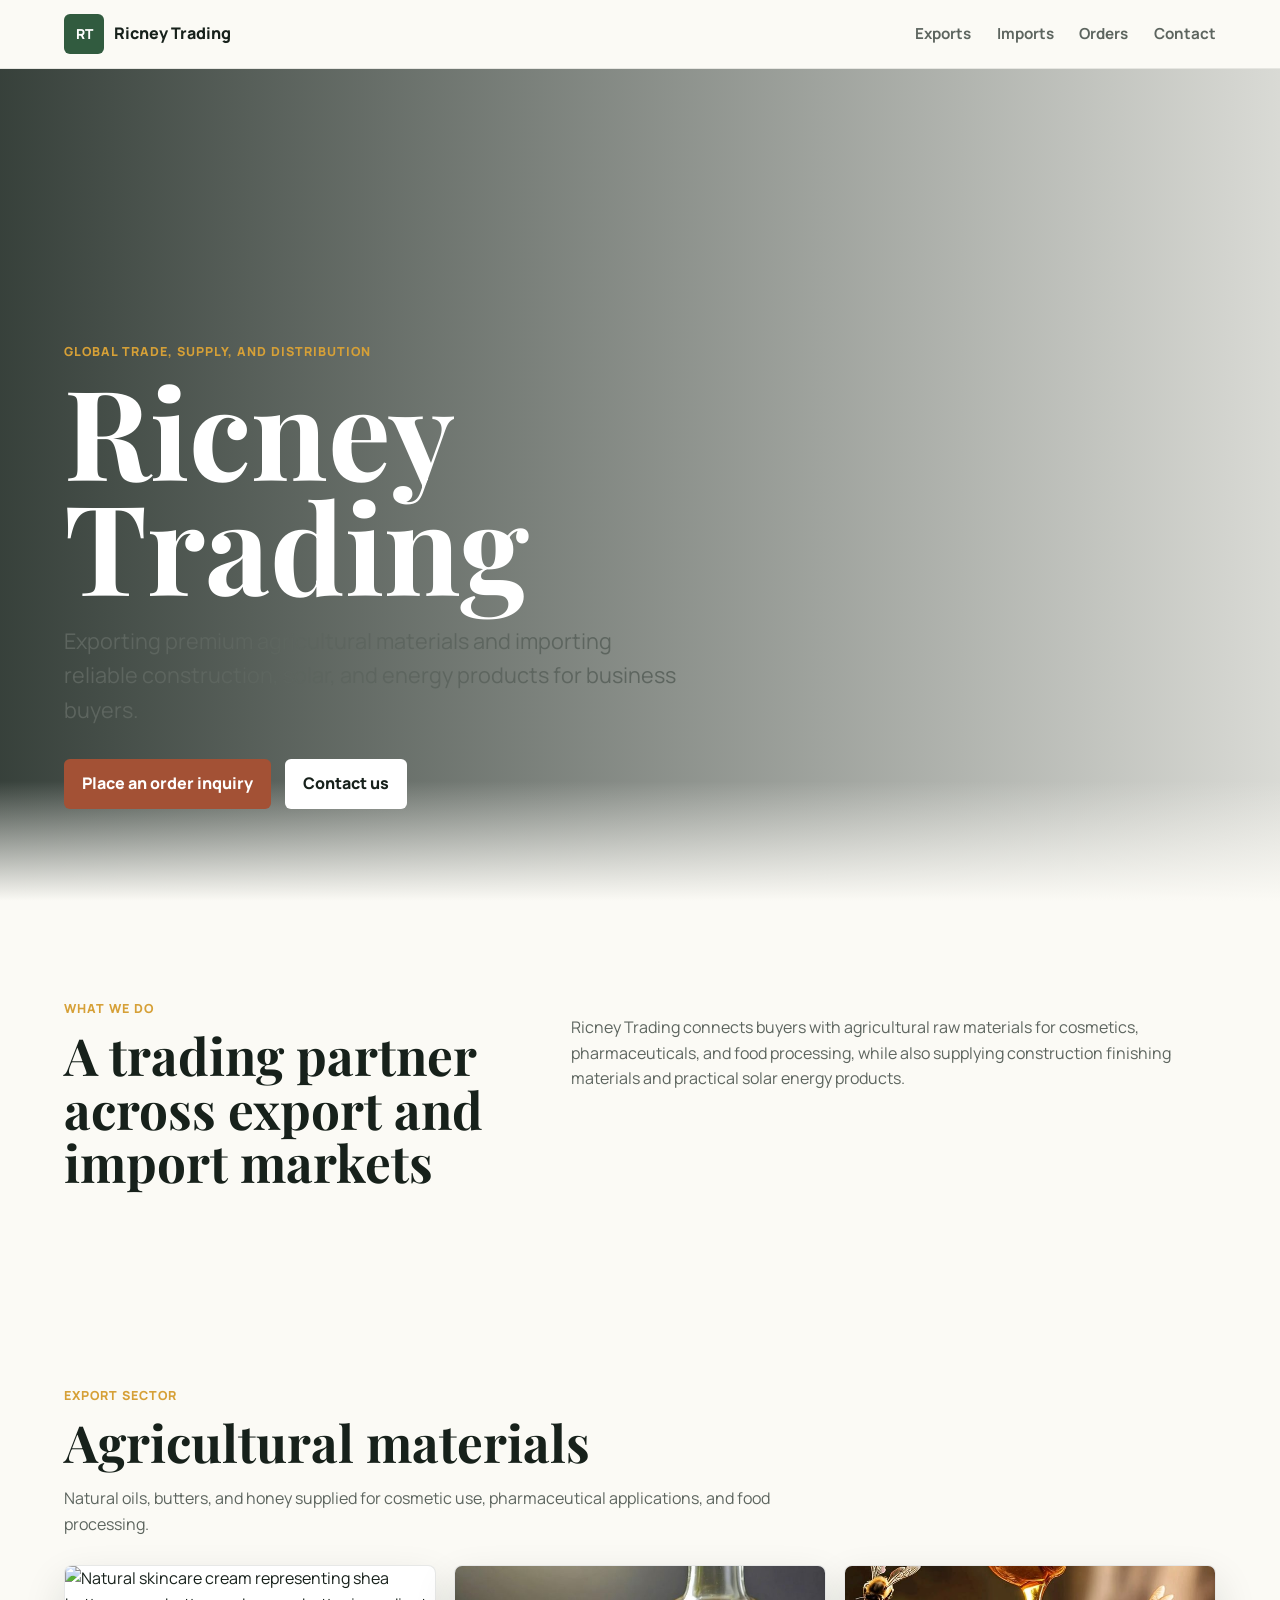
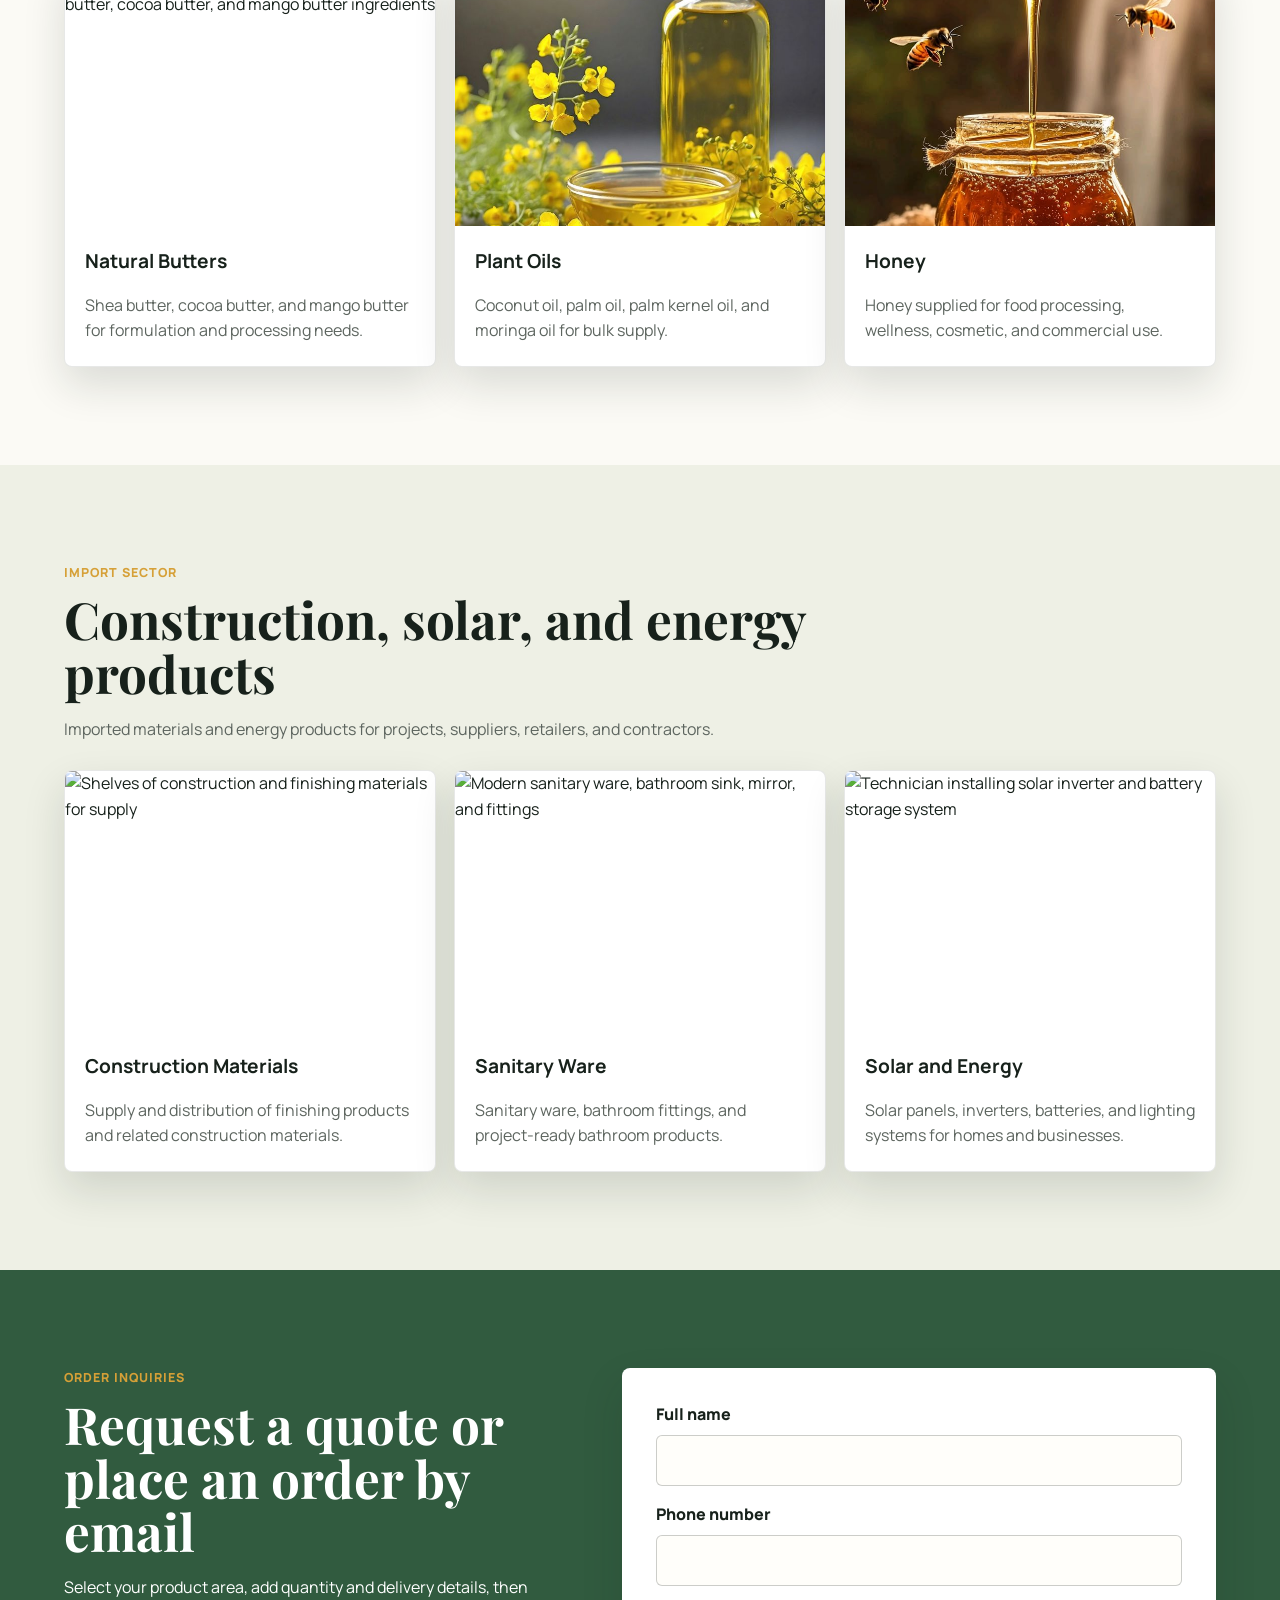
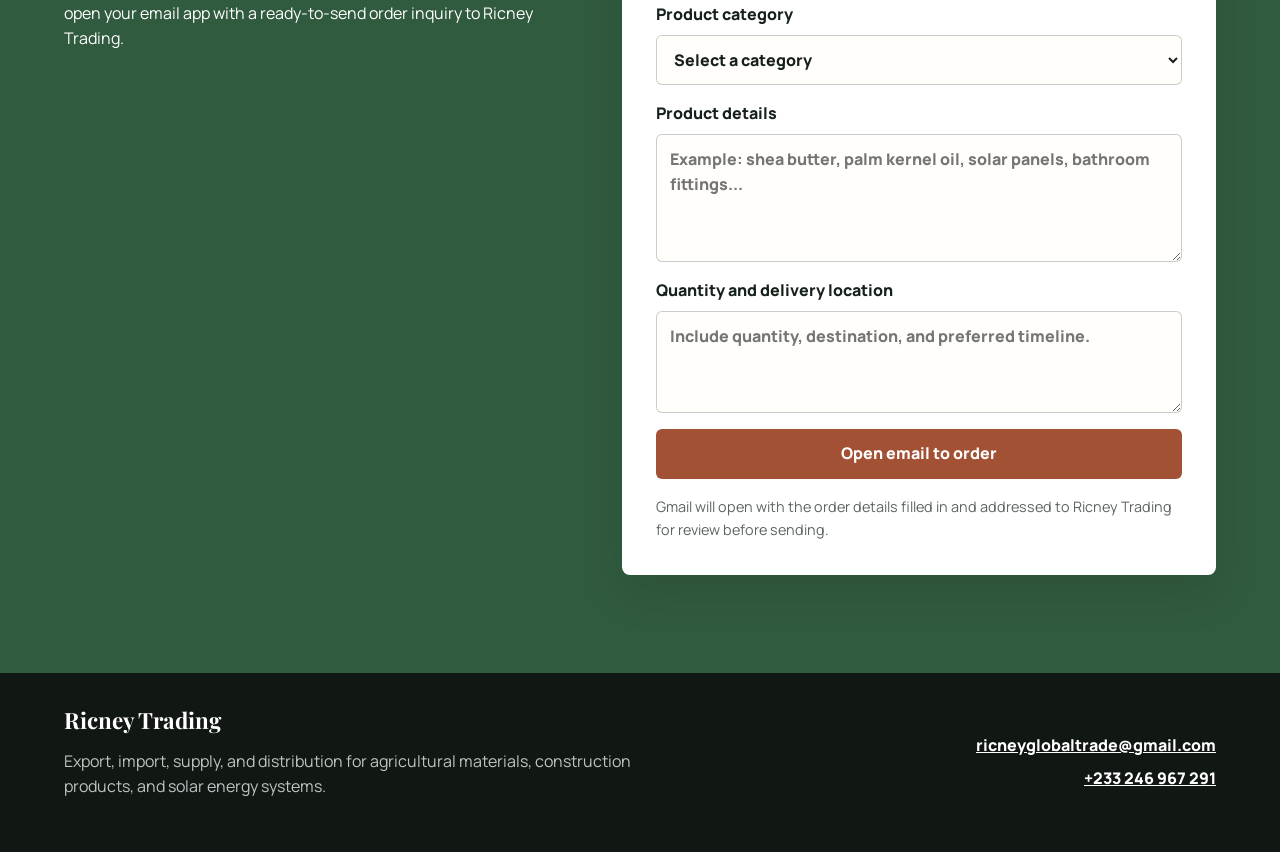
==== New project/index.html @ 5fe1b852 "Add files via upload" ====
<!DOCTYPE html>
<html lang="en">
<head>
  <meta charset="UTF-8">
  <meta name="viewport" content="width=device-width, initial-scale=1.0">
  <title>Ricney Trading | Global Export and Import Supply</title>
  <meta name="description" content="Ricney Trading exports agricultural materials and imports construction, solar, and energy products. Contact us to place supply orders.">
  <link rel="preconnect" href="https://fonts.googleapis.com">
  <link rel="preconnect" href="https://fonts.gstatic.com" crossorigin>
  <link rel="preconnect" href="https://images.pexels.com">
  <link href="https://fonts.googleapis.com/css2?family=Manrope:wght@400;600;700;800&family=Playfair+Display:wght@700;800&display=swap" rel="stylesheet">
  <link rel="stylesheet" href="styles.css">
</head>
<body>
  <header class="site-header">
    <a class="brand" href="index.html#home" aria-label="Ricney Trading home">
      <span class="brand-mark">RT</span>
      <span>Ricney Trading</span>
    </a>
    <nav class="main-nav" aria-label="Primary navigation">
      <a href="index.html#exports">Exports</a>
      <a href="index.html#imports">Imports</a>
      <a href="index.html#orders">Orders</a>
      <a href="contact.html">Contact</a>
    </nav>
  </header>

  <main>
    <section class="hero" id="home">
      <div class="hero-media" aria-hidden="true"></div>
      <div class="hero-content">
        <p class="eyebrow">Global trade, supply, and distribution</p>
        <h1>Ricney Trading</h1>
        <p class="hero-copy">Exporting premium agricultural materials and importing reliable construction, solar, and energy products for business buyers.</p>
        <div class="hero-actions">
          <a class="button primary" href="#orders">Place an order inquiry</a>
          <a class="button secondary" href="contact.html">Contact us</a>
        </div>
      </div>
    </section>

    <section class="section intro" aria-labelledby="about-title">
      <div>
        <p class="eyebrow">What we do</p>
        <h2 id="about-title">A trading partner across export and import markets</h2>
      </div>
      <p>Ricney Trading connects buyers with agricultural raw materials for cosmetics, pharmaceuticals, and food processing, while also supplying construction finishing materials and practical solar energy products.</p>
    </section>

    <section class="section product-section" id="exports" aria-labelledby="exports-title">
      <div class="section-heading">
        <p class="eyebrow">Export sector</p>
        <h2 id="exports-title">Agricultural materials</h2>
        <p>Natural oils, butters, and honey supplied for cosmetic use, pharmaceutical applications, and food processing.</p>
      </div>
      <div class="product-grid">
        <article class="product-card">
          <img src="https://images.pexels.com/photos/7038144/pexels-photo-7038144.jpeg?auto=compress&cs=tinysrgb&w=900&h=650&fit=crop" alt="Natural skincare cream representing shea butter, cocoa butter, and mango butter ingredients">
          <h3>Natural Butters</h3>
          <p>Shea butter, cocoa butter, and mango butter for formulation and processing needs.</p>
        </article>
        <article class="product-card">
          <img class="product-image product-image-oil" src="assets/plant-oil.jpg" alt="Clear bottled plant oil product">
          <h3>Plant Oils</h3>
          <p>Coconut oil, palm oil, palm kernel oil, and moringa oil for bulk supply.</p>
        </article>
        <article class="product-card">
          <img class="product-image product-image-honey" src="assets/honey.jpg" alt="Honey jar with honey dipper">
          <h3>Honey</h3>
          <p>Honey supplied for food processing, wellness, cosmetic, and commercial use.</p>
        </article>
      </div>
    </section>

    <section class="section product-section import-band" id="imports" aria-labelledby="imports-title">
      <div class="section-heading">
        <p class="eyebrow">Import sector</p>
        <h2 id="imports-title">Construction, solar, and energy products</h2>
        <p>Imported materials and energy products for projects, suppliers, retailers, and contractors.</p>
      </div>
      <div class="product-grid">
        <article class="product-card">
          <img src="https://images.pexels.com/photos/10284048/pexels-photo-10284048.jpeg?auto=compress&cs=tinysrgb&w=900&h=650&fit=crop" alt="Shelves of construction and finishing materials for supply">
          <h3>Construction Materials</h3>
          <p>Supply and distribution of finishing products and related construction materials.</p>
        </article>
        <article class="product-card">
          <img src="https://images.pexels.com/photos/8134815/pexels-photo-8134815.jpeg?auto=compress&cs=tinysrgb&w=900&h=650&fit=crop" alt="Modern sanitary ware, bathroom sink, mirror, and fittings">
          <h3>Sanitary Ware</h3>
          <p>Sanitary ware, bathroom fittings, and project-ready bathroom products.</p>
        </article>
        <article class="product-card">
          <img src="https://images.pexels.com/photos/33751638/pexels-photo-33751638.jpeg?auto=compress&cs=tinysrgb&w=900&h=650&fit=crop" alt="Technician installing solar inverter and battery storage system">
          <h3>Solar and Energy</h3>
          <p>Solar panels, inverters, batteries, and lighting systems for homes and businesses.</p>
        </article>
      </div>
    </section>

    <section class="section order-section" id="orders" aria-labelledby="orders-title">
      <div class="order-copy">
        <p class="eyebrow">Order inquiries</p>
        <h2 id="orders-title">Request a quote or place an order by email</h2>
        <p>Select your product area, add quantity and delivery details, then open your email app with a ready-to-send order inquiry to Ricney Trading.</p>
      </div>
      <form class="order-form" id="orderForm">
        <label>
          Full name
          <input type="text" id="customerName" name="customerName" autocomplete="name" required>
        </label>
        <label>
          Phone number
          <input type="tel" id="customerPhone" name="customerPhone" autocomplete="tel" required>
        </label>
        <label>
          Product category
          <select id="productCategory" name="productCategory" required>
            <option value="">Select a category</option>
            <option>Agricultural exports</option>
            <option>Construction materials</option>
            <option>Solar and energy products</option>
          </select>
        </label>
        <label>
          Product details
          <textarea id="productDetails" name="productDetails" rows="4" placeholder="Example: shea butter, palm kernel oil, solar panels, bathroom fittings..." required></textarea>
        </label>
        <label>
          Quantity and delivery location
          <textarea id="deliveryDetails" name="deliveryDetails" rows="3" placeholder="Include quantity, destination, and preferred timeline." required></textarea>
        </label>
        <button class="button primary form-button" type="submit">Open email to order</button>
        <p class="form-note">Gmail will open with the order details filled in and addressed to Ricney Trading for review before sending.</p>
      </form>
    </section>
  </main>

  <footer class="site-footer">
    <div>
      <h2>Ricney Trading</h2>
      <p>Export, import, supply, and distribution for agricultural materials, construction products, and solar energy systems.</p>
    </div>
    <address class="footer-contact">
      <a href="mailto:ricneyglobaltrade@gmail.com">ricneyglobaltrade@gmail.com</a>
      <a href="tel:+233246967291">+233 246 967 291</a>
    </address>
  </footer>

  <script src="script.js"></script>
</body>
</html>
---- New project/styles.css ----
:root {
  --ink: #17211b;
  --muted: #5d655f;
  --paper: #fbfaf5;
  --soft: #eef0e5;
  --leaf: #315b3f;
  --sun: #d6a037;
  --clay: #a35135;
  --aqua: #2f6f73;
  --white: #ffffff;
  --shadow: 0 18px 42px rgba(23, 33, 27, 0.14);
}

* {
  box-sizing: border-box;
}

html {
  scroll-behavior: smooth;
}

body {
  margin: 0;
  font-family: "Manrope", Arial, Helvetica, sans-serif;
  color: var(--ink);
  background: var(--paper);
  line-height: 1.6;
}

img {
  display: block;
  width: 100%;
}

a {
  color: inherit;
}

.site-header {
  position: sticky;
  top: 0;
  z-index: 10;
  display: flex;
  align-items: center;
  justify-content: space-between;
  gap: 24px;
  padding: 14px clamp(18px, 5vw, 72px);
  background: rgba(251, 250, 245, 0.92);
  border-bottom: 1px solid rgba(23, 33, 27, 0.09);
  backdrop-filter: blur(16px);
}

.brand {
  display: inline-flex;
  align-items: center;
  gap: 10px;
  font-weight: 800;
  letter-spacing: 0;
  text-decoration: none;
}

.brand-mark {
  display: grid;
  width: 40px;
  height: 40px;
  place-items: center;
  color: var(--white);
  background: var(--leaf);
  border-radius: 6px;
  font-size: 0.86rem;
  letter-spacing: 0;
}

.main-nav {
  display: flex;
  flex-wrap: wrap;
  justify-content: flex-end;
  gap: clamp(12px, 2vw, 28px);
  font-size: 0.95rem;
  font-weight: 700;
}

.main-nav a {
  text-decoration: none;
  color: var(--muted);
}

.main-nav a:hover {
  color: var(--leaf);
}

.main-nav a[aria-current="page"] {
  color: var(--leaf);
}

.hero {
  position: relative;
  min-height: calc(100vh - 68px);
  display: grid;
  align-items: end;
  padding: clamp(80px, 12vw, 140px) clamp(18px, 5vw, 72px) clamp(48px, 8vw, 92px);
  overflow: hidden;
  isolation: isolate;
}

.hero-media {
  position: absolute;
  inset: 0;
  z-index: -2;
  background:
    linear-gradient(90deg, rgba(12, 24, 18, 0.82), rgba(12, 24, 18, 0.48), rgba(12, 24, 18, 0.14)),
    url("https://images.pexels.com/photos/12999283/pexels-photo-12999283.jpeg?auto=compress&cs=tinysrgb&w=1800&h=1100&fit=crop") center/cover;
}

.hero::after {
  content: "";
  position: absolute;
  left: 0;
  right: 0;
  bottom: 0;
  z-index: -1;
  height: 120px;
  background: linear-gradient(0deg, var(--paper), rgba(251, 250, 245, 0));
}

.hero-content {
  width: min(720px, 100%);
  color: var(--white);
}

.eyebrow {
  margin: 0 0 10px;
  color: var(--sun);
  font-size: 0.78rem;
  font-weight: 800;
  letter-spacing: 0.08em;
  text-transform: uppercase;
}

.hero h1 {
  margin: 0;
  font-family: "Playfair Display", Georgia, serif;
  font-size: clamp(3.4rem, 10vw, 7.8rem);
  line-height: 0.92;
  letter-spacing: 0;
}

.hero-copy {
  max-width: 620px;
  margin: 22px 0 0;
  font-size: clamp(1.05rem, 2vw, 1.35rem);
}

.hero-actions {
  display: flex;
  flex-wrap: wrap;
  gap: 14px;
  margin-top: 32px;
}

.button {
  display: inline-flex;
  align-items: center;
  justify-content: center;
  min-height: 48px;
  padding: 12px 18px;
  border: 0;
  border-radius: 6px;
  font: inherit;
  font-weight: 800;
  text-decoration: none;
  cursor: pointer;
}

.button.primary {
  color: var(--white);
  background: var(--clay);
}

.button.secondary {
  color: var(--ink);
  background: var(--white);
}

.button.secondary.dark {
  color: var(--white);
  background: var(--leaf);
}

.button:hover {
  transform: translateY(-1px);
}

.section {
  padding: clamp(56px, 8vw, 98px) clamp(18px, 5vw, 72px);
}

.intro {
  display: grid;
  grid-template-columns: minmax(240px, 0.8fr) minmax(280px, 1.2fr);
  gap: clamp(28px, 6vw, 84px);
  align-items: start;
}

h2 {
  margin: 0;
  font-family: "Playfair Display", Georgia, serif;
  font-size: clamp(2rem, 4vw, 3.6rem);
  line-height: 1.05;
  letter-spacing: 0;
}

h3 {
  margin: 0;
  letter-spacing: 0;
  font-size: 1.2rem;
}

p {
  color: var(--muted);
}

.section-heading {
  max-width: 780px;
  margin-bottom: 28px;
}

.product-grid {
  display: grid;
  grid-template-columns: repeat(3, minmax(0, 1fr));
  gap: 18px;
}

.product-card {
  position: relative;
  overflow: hidden;
  background: var(--white);
  border: 1px solid rgba(23, 33, 27, 0.1);
  border-radius: 8px;
  box-shadow: var(--shadow);
  transition: transform 180ms ease, box-shadow 180ms ease, border-color 180ms ease;
}

.product-card::after {
  content: "";
  position: absolute;
  inset: 0;
  pointer-events: none;
  background: linear-gradient(180deg, rgba(214, 160, 55, 0), rgba(214, 160, 55, 0.14));
  opacity: 0;
  transition: opacity 180ms ease;
}

.product-card img {
  height: 260px;
  object-fit: cover;
  transition: transform 220ms ease, filter 220ms ease;
}

.product-image-oil {
  object-position: center 58%;
}

.product-image-honey {
  object-position: center center;
}

.product-card:hover,
.product-card:focus-within {
  border-color: rgba(214, 160, 55, 0.65);
  box-shadow: 0 24px 58px rgba(23, 33, 27, 0.2);
  transform: translateY(-8px);
}

.product-card:hover::after,
.product-card:focus-within::after {
  opacity: 1;
}

.product-card:hover img,
.product-card:focus-within img {
  filter: saturate(1.08) contrast(1.04);
  transform: scale(1.055);
}

.product-card h3,
.product-card p {
  padding-inline: 20px;
}

.product-card h3 {
  padding-top: 20px;
}

.product-card p {
  margin-bottom: 22px;
}

.import-band {
  background: var(--soft);
}

.contact-hero {
  min-height: 420px;
  display: grid;
  align-items: end;
  padding: clamp(76px, 11vw, 130px) clamp(18px, 5vw, 72px) clamp(48px, 7vw, 82px);
  background:
    linear-gradient(90deg, rgba(12, 24, 18, 0.84), rgba(12, 24, 18, 0.5)),
    url("https://images.pexels.com/photos/6169660/pexels-photo-6169660.jpeg?auto=compress&cs=tinysrgb&w=1800&h=900&fit=crop") center/cover;
}

.contact-hero-copy {
  width: min(780px, 100%);
  color: var(--white);
}

.contact-hero h1 {
  margin: 0;
  font-family: "Playfair Display", Georgia, serif;
  font-size: clamp(3rem, 8vw, 6.5rem);
  line-height: 0.96;
  letter-spacing: 0;
}

.contact-hero p:not(.eyebrow) {
  max-width: 680px;
  color: rgba(255, 255, 255, 0.84);
  font-size: clamp(1rem, 2vw, 1.25rem);
}

.contact-section {
  background: var(--paper);
}

.contact-grid {
  display: grid;
  grid-template-columns: repeat(3, minmax(0, 1fr));
  gap: 18px;
}

.contact-card {
  display: grid;
  align-content: start;
  gap: 14px;
  padding: clamp(22px, 4vw, 34px);
  background: var(--white);
  border: 1px solid rgba(23, 33, 27, 0.1);
  border-radius: 8px;
  box-shadow: var(--shadow);
}

.contact-card p {
  margin: 0;
}

.contact-icon {
  display: grid;
  width: 54px;
  height: 54px;
  place-items: center;
  color: var(--white);
  background: var(--aqua);
  border-radius: 8px;
  font-size: 1.35rem;
  font-weight: 800;
}

.contact-card-wide .contact-icon {
  background: var(--clay);
}

.order-section {
  display: grid;
  grid-template-columns: minmax(260px, 0.9fr) minmax(300px, 1.1fr);
  gap: clamp(24px, 6vw, 72px);
  align-items: start;
  background: var(--leaf);
}

.order-section h2,
.order-section .order-copy p:not(.eyebrow) {
  color: var(--white);
}

.order-form {
  display: grid;
  gap: 16px;
  padding: clamp(20px, 4vw, 34px);
  background: var(--white);
  border-radius: 8px;
  box-shadow: var(--shadow);
}

label {
  display: grid;
  gap: 7px;
  color: var(--ink);
  font-weight: 800;
}

input,
select,
textarea {
  width: 100%;
  min-height: 46px;
  padding: 12px 13px;
  border: 1px solid rgba(23, 33, 27, 0.22);
  border-radius: 6px;
  color: var(--ink);
  background: #fffefa;
  font: inherit;
}

textarea {
  resize: vertical;
}

input:focus,
select:focus,
textarea:focus {
  outline: 3px solid rgba(214, 160, 55, 0.36);
  border-color: var(--sun);
}

.form-button {
  width: 100%;
}

.form-note {
  margin: 0;
  font-size: 0.9rem;
}

.site-footer {
  display: flex;
  justify-content: space-between;
  gap: 28px;
  padding: 36px clamp(18px, 5vw, 72px);
  color: var(--white);
  background: #111713;
}

.site-footer h2 {
  font-size: 1.4rem;
}

.site-footer p {
  max-width: 620px;
  color: rgba(255, 255, 255, 0.74);
}

address {
  display: grid;
  gap: 8px;
  align-content: start;
  font-style: normal;
  font-weight: 800;
}

address a {
  color: var(--white);
}

.footer-contact {
  align-self: center;
  text-align: right;
}

.footer-link {
  align-self: center;
  color: var(--white);
  font-weight: 800;
}

@media (max-width: 860px) {
  .site-header,
  .site-footer {
    align-items: flex-start;
    flex-direction: column;
  }

  .main-nav {
    justify-content: flex-start;
  }

  .footer-contact {
    text-align: left;
  }

  .intro,
  .order-section,
  .contact-grid {
    grid-template-columns: 1fr;
  }

  .product-grid {
    grid-template-columns: 1fr;
  }

  .hero {
    min-height: 760px;
  }

}

@media (max-width: 520px) {
  .hero-actions,
  .button {
    width: 100%;
  }

  .hero h1 {
    font-size: clamp(3rem, 18vw, 4.4rem);
  }

  .product-card img {
    height: 220px;
  }
}
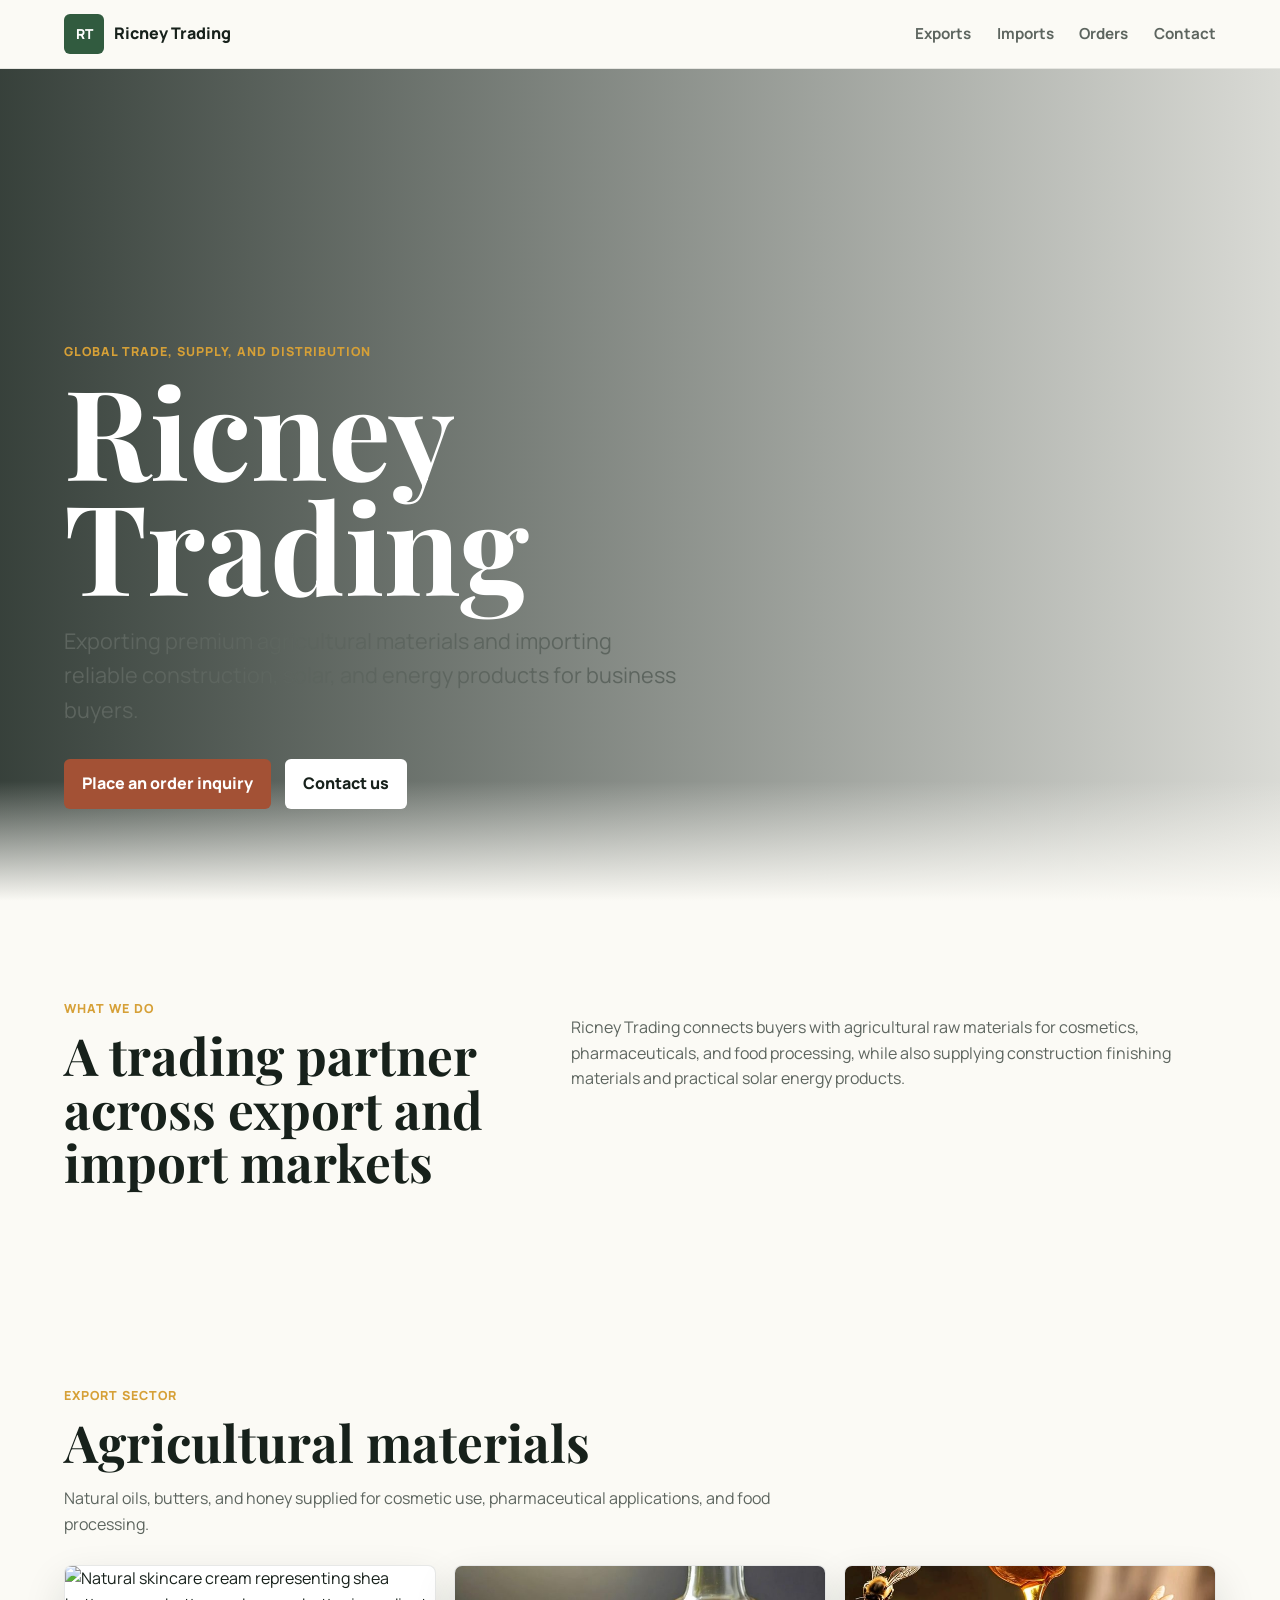
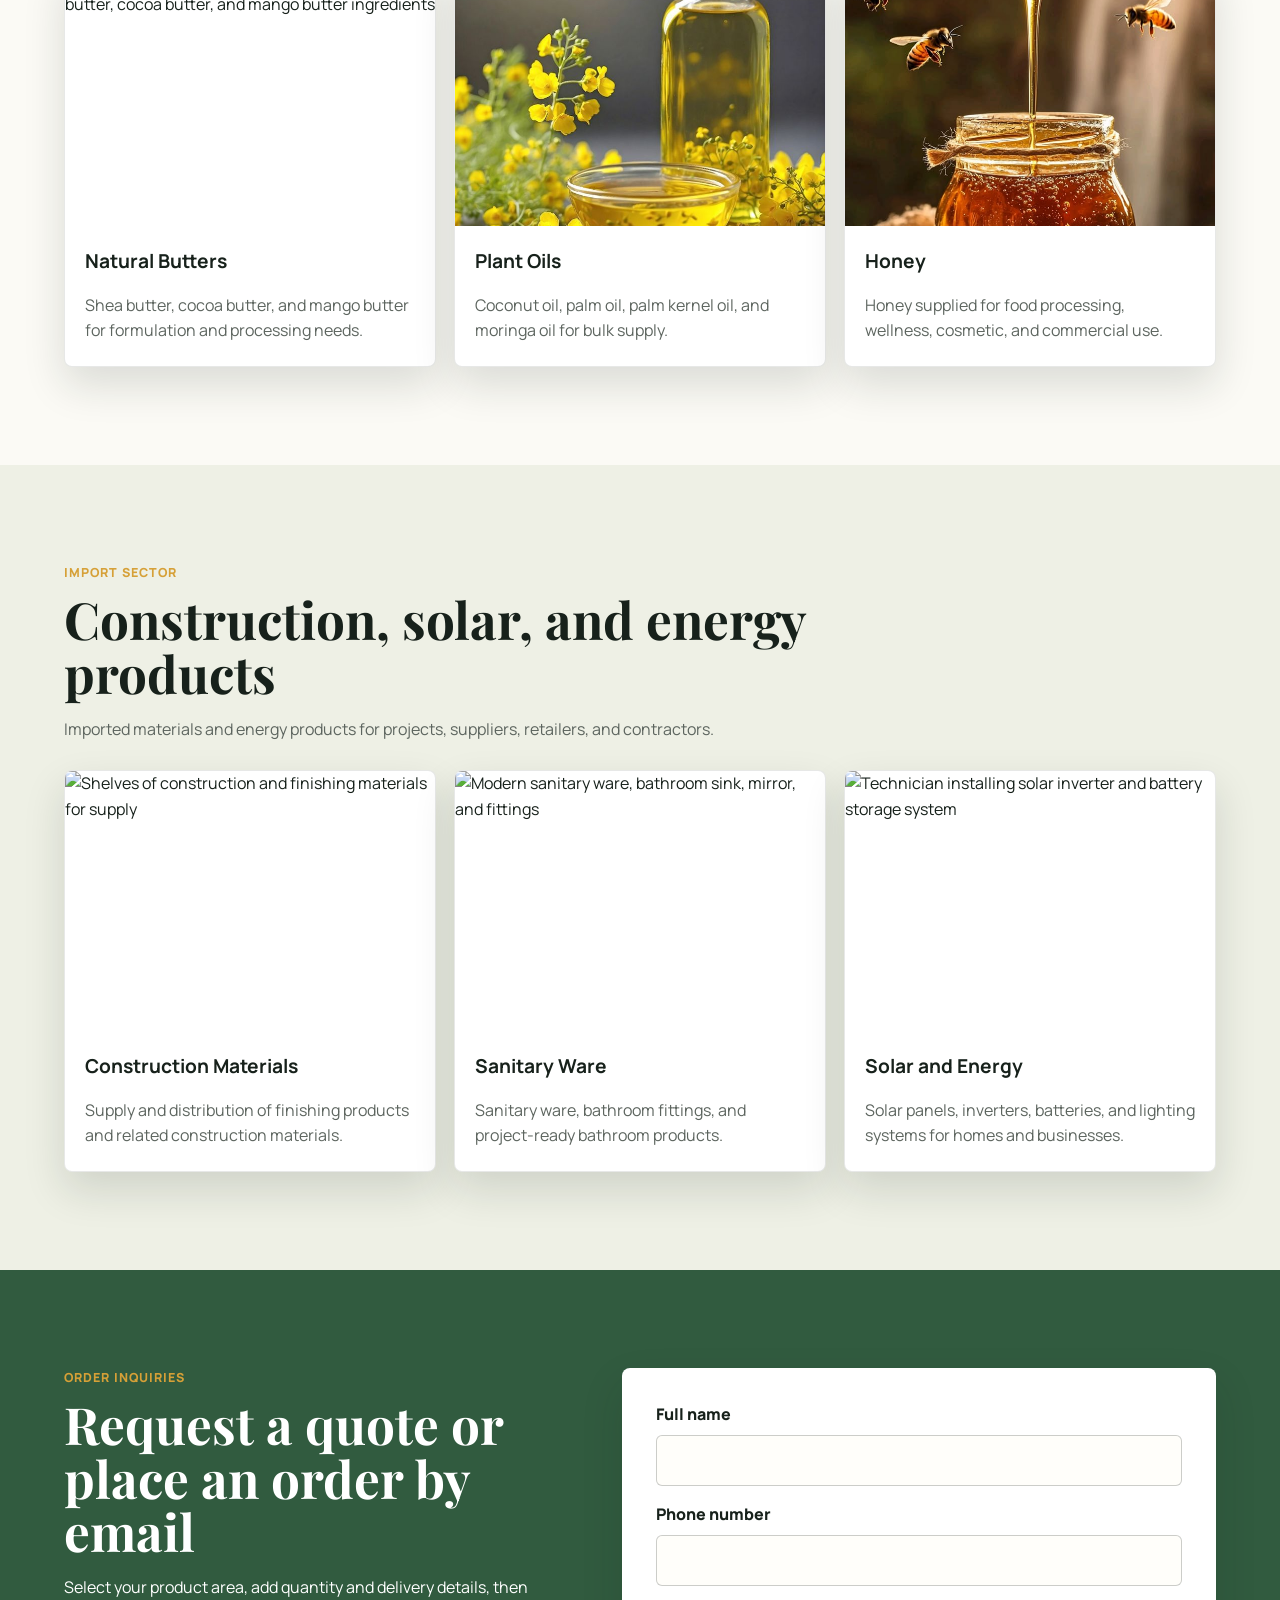
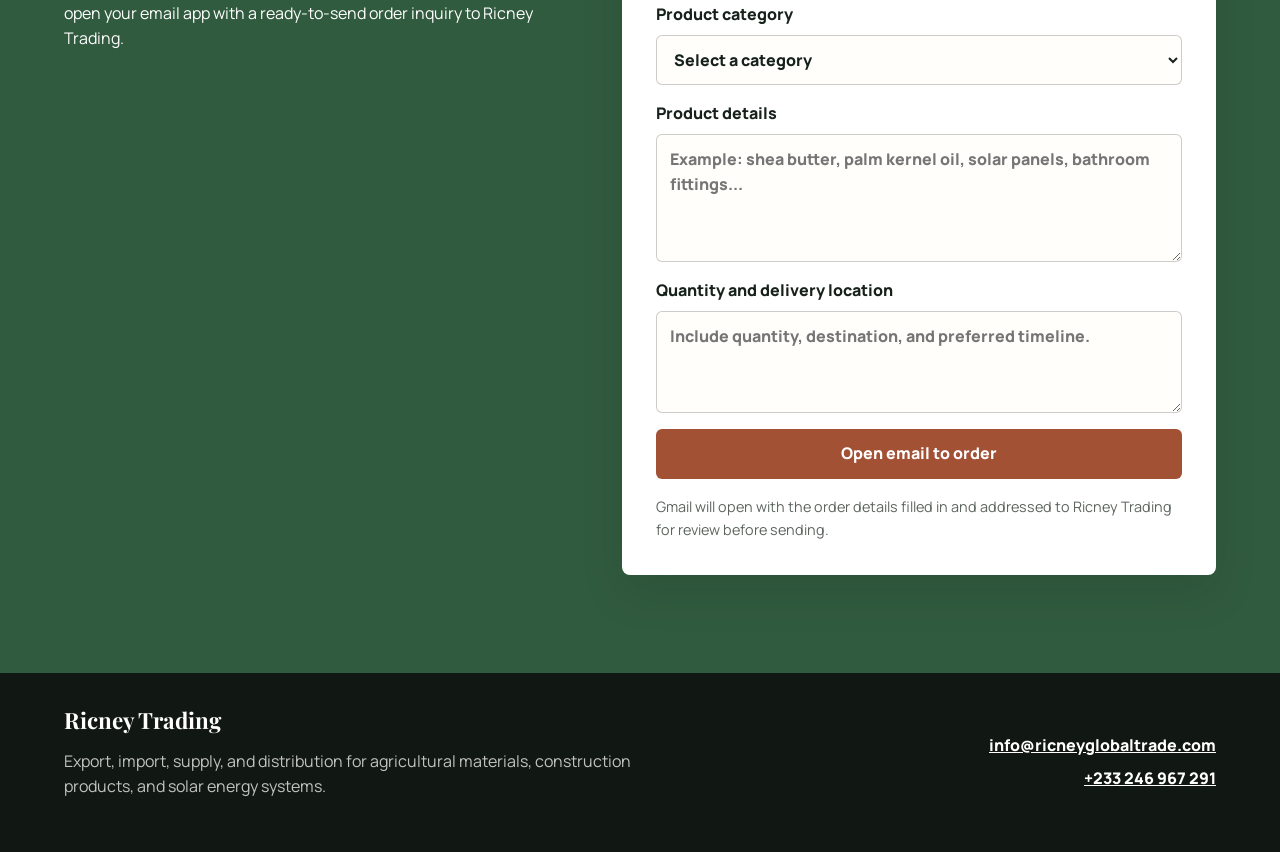
==== commit 5327f895: "Update index.html" ====
--- a/New project/index.html
+++ b/New project/index.html
@@ -141,7 +141,7 @@
       <p>Export, import, supply, and distribution for agricultural materials, construction products, and solar energy systems.</p>
     </div>
     <address class="footer-contact">
-      <a href="mailto:ricneyglobaltrade@gmail.com">ricneyglobaltrade@gmail.com</a>
+      <a href="mailto:info@ricneyglobaltrade.com">info@ricneyglobaltrade.com</a>
       <a href="tel:+233246967291">+233 246 967 291</a>
     </address>
   </footer>
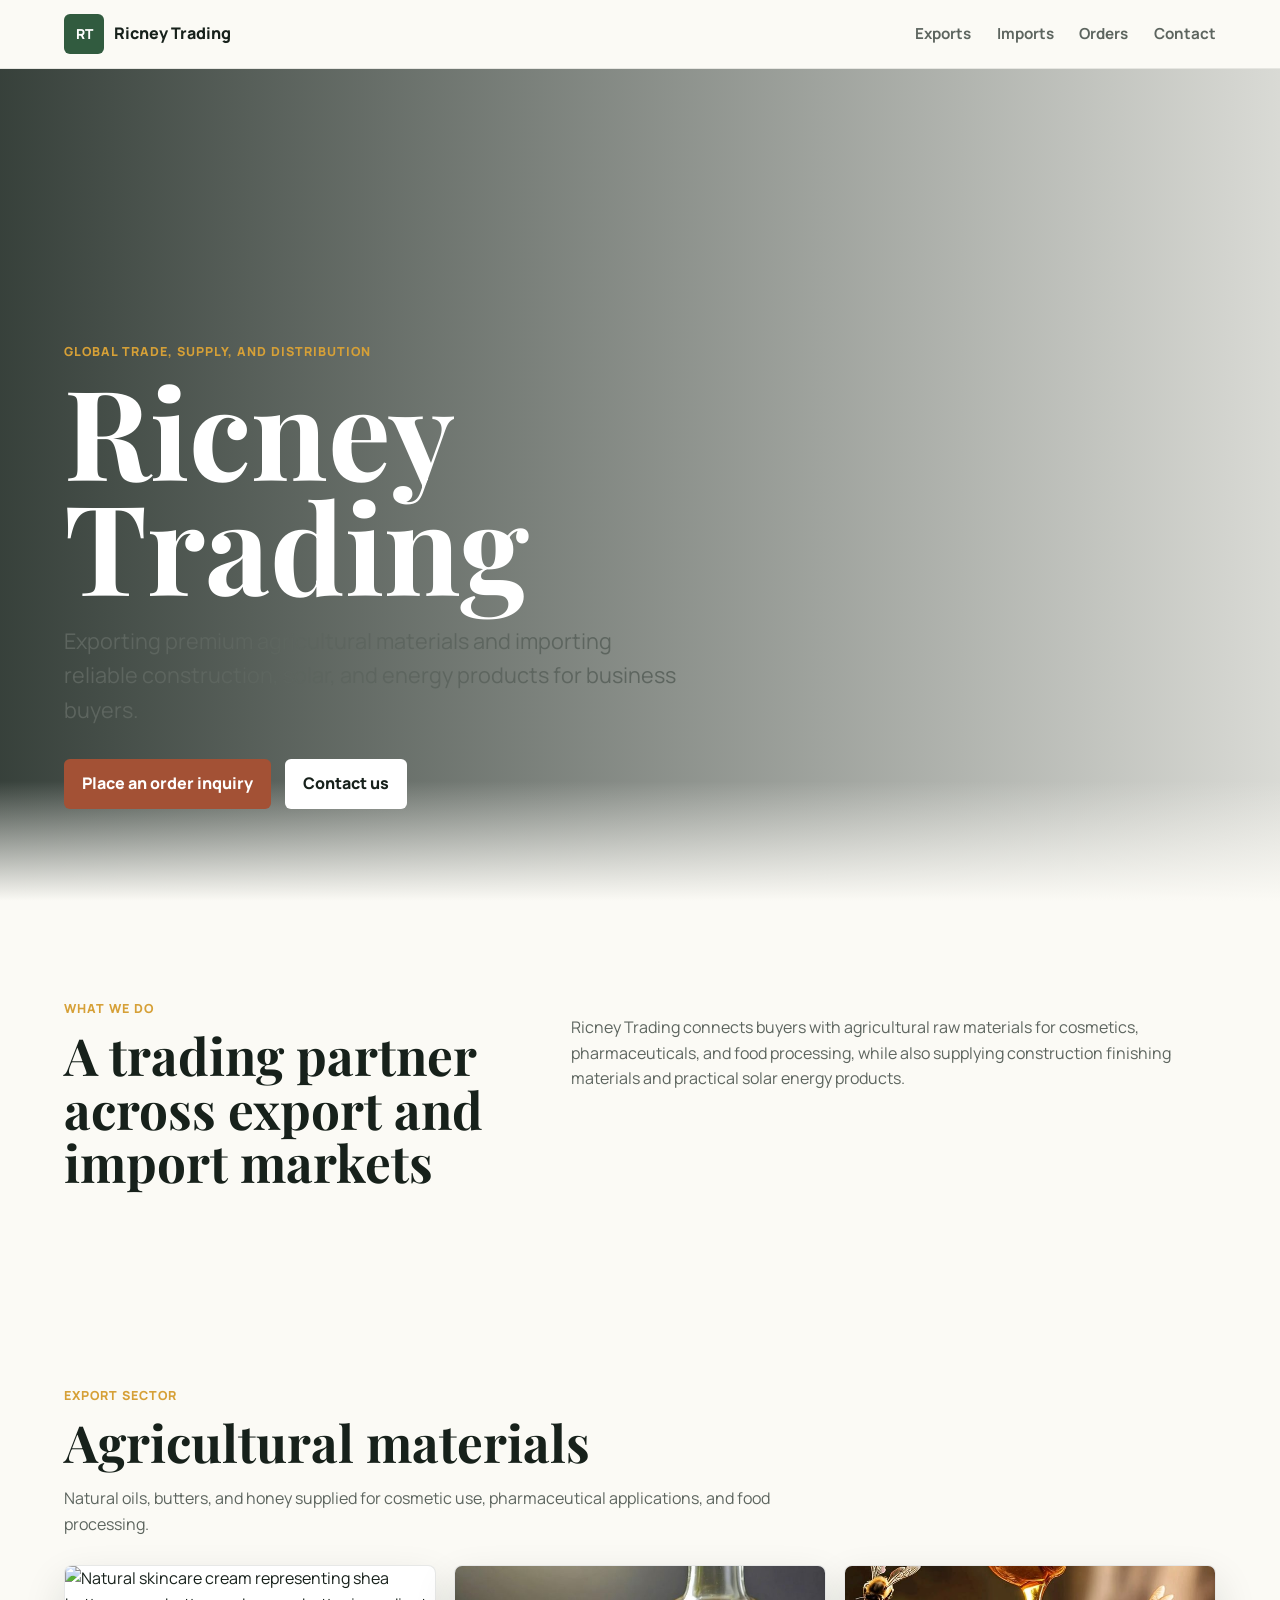
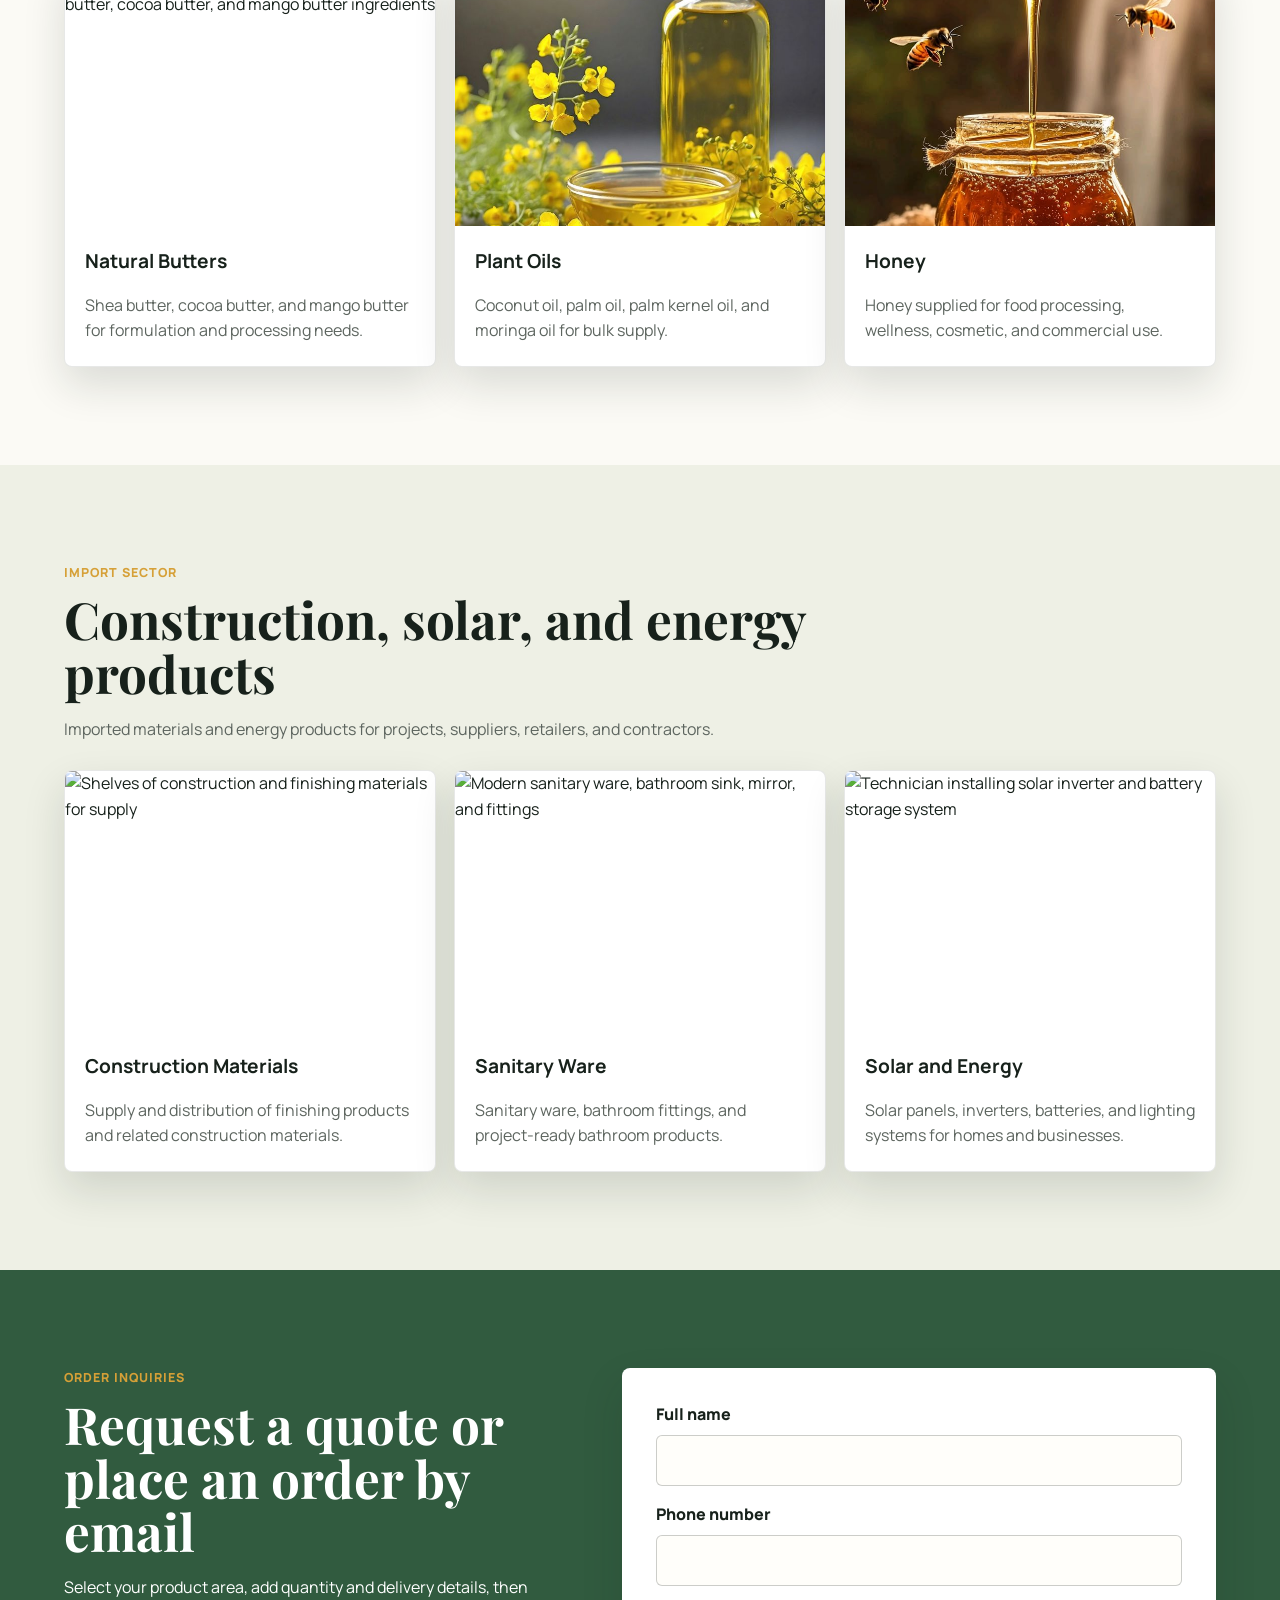
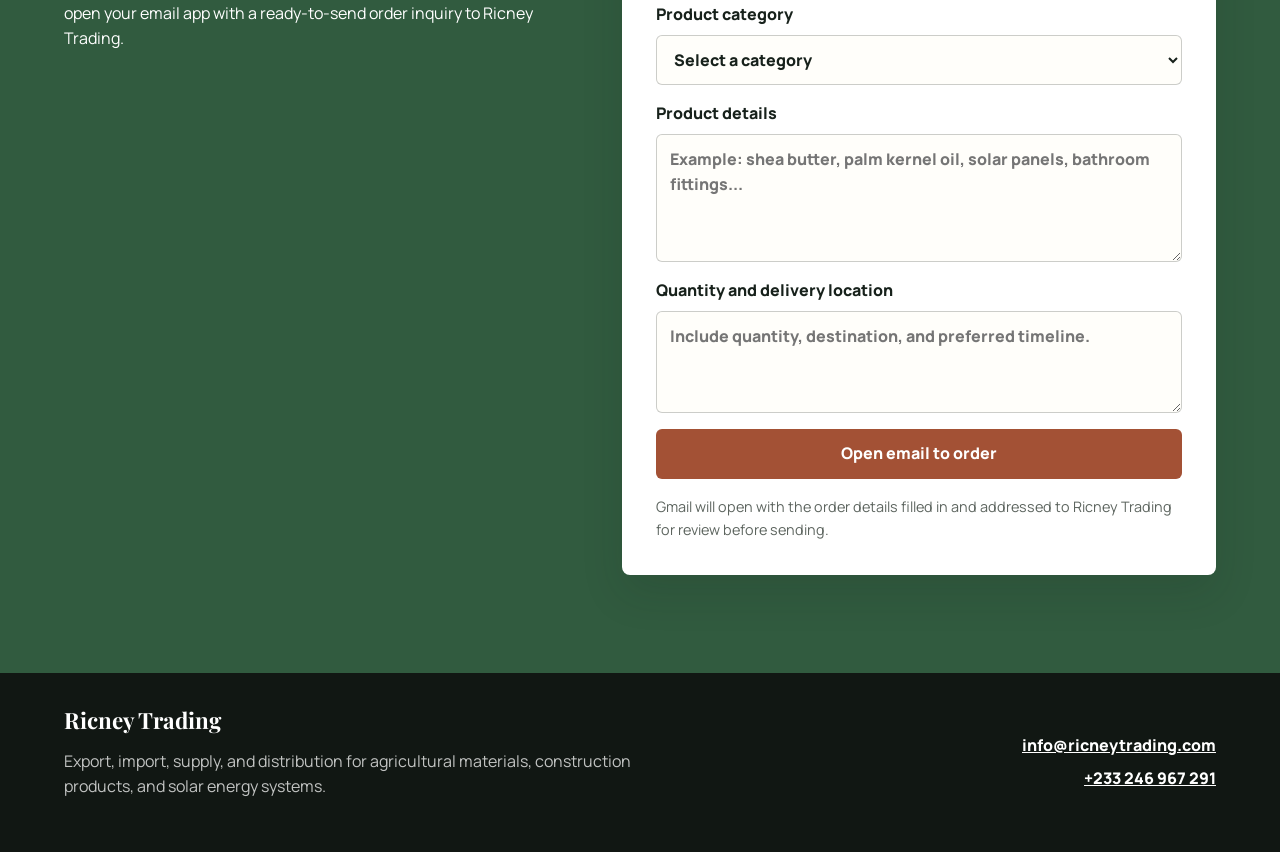
==== commit 783398d9: "Update index.html" ====
--- a/New project/index.html
+++ b/New project/index.html
@@ -141,7 +141,7 @@
       <p>Export, import, supply, and distribution for agricultural materials, construction products, and solar energy systems.</p>
     </div>
     <address class="footer-contact">
-      <a href="mailto:info@ricneyglobaltrade.com">info@ricneyglobaltrade.com</a>
+      <a href="mailto:info@ricneytrading.com">info@ricneytrading.com</a>
       <a href="tel:+233246967291">+233 246 967 291</a>
     </address>
   </footer>
